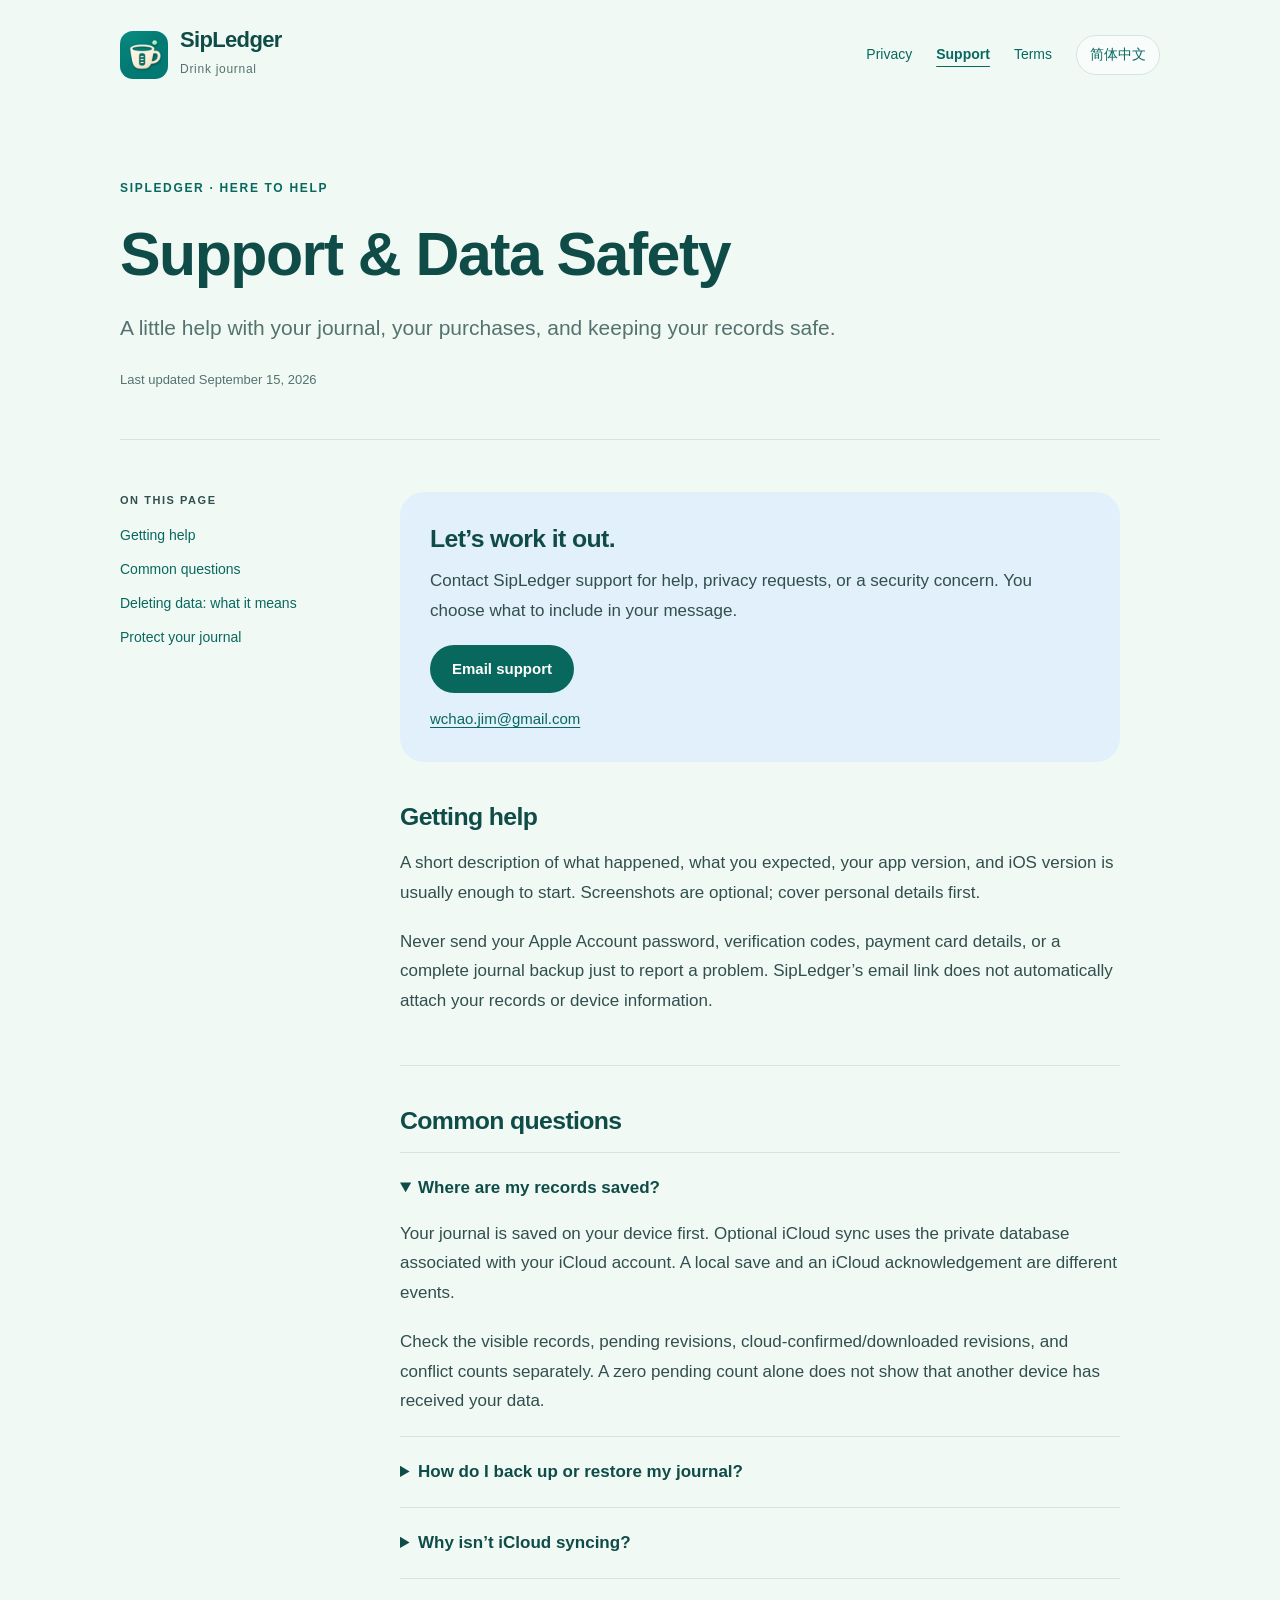
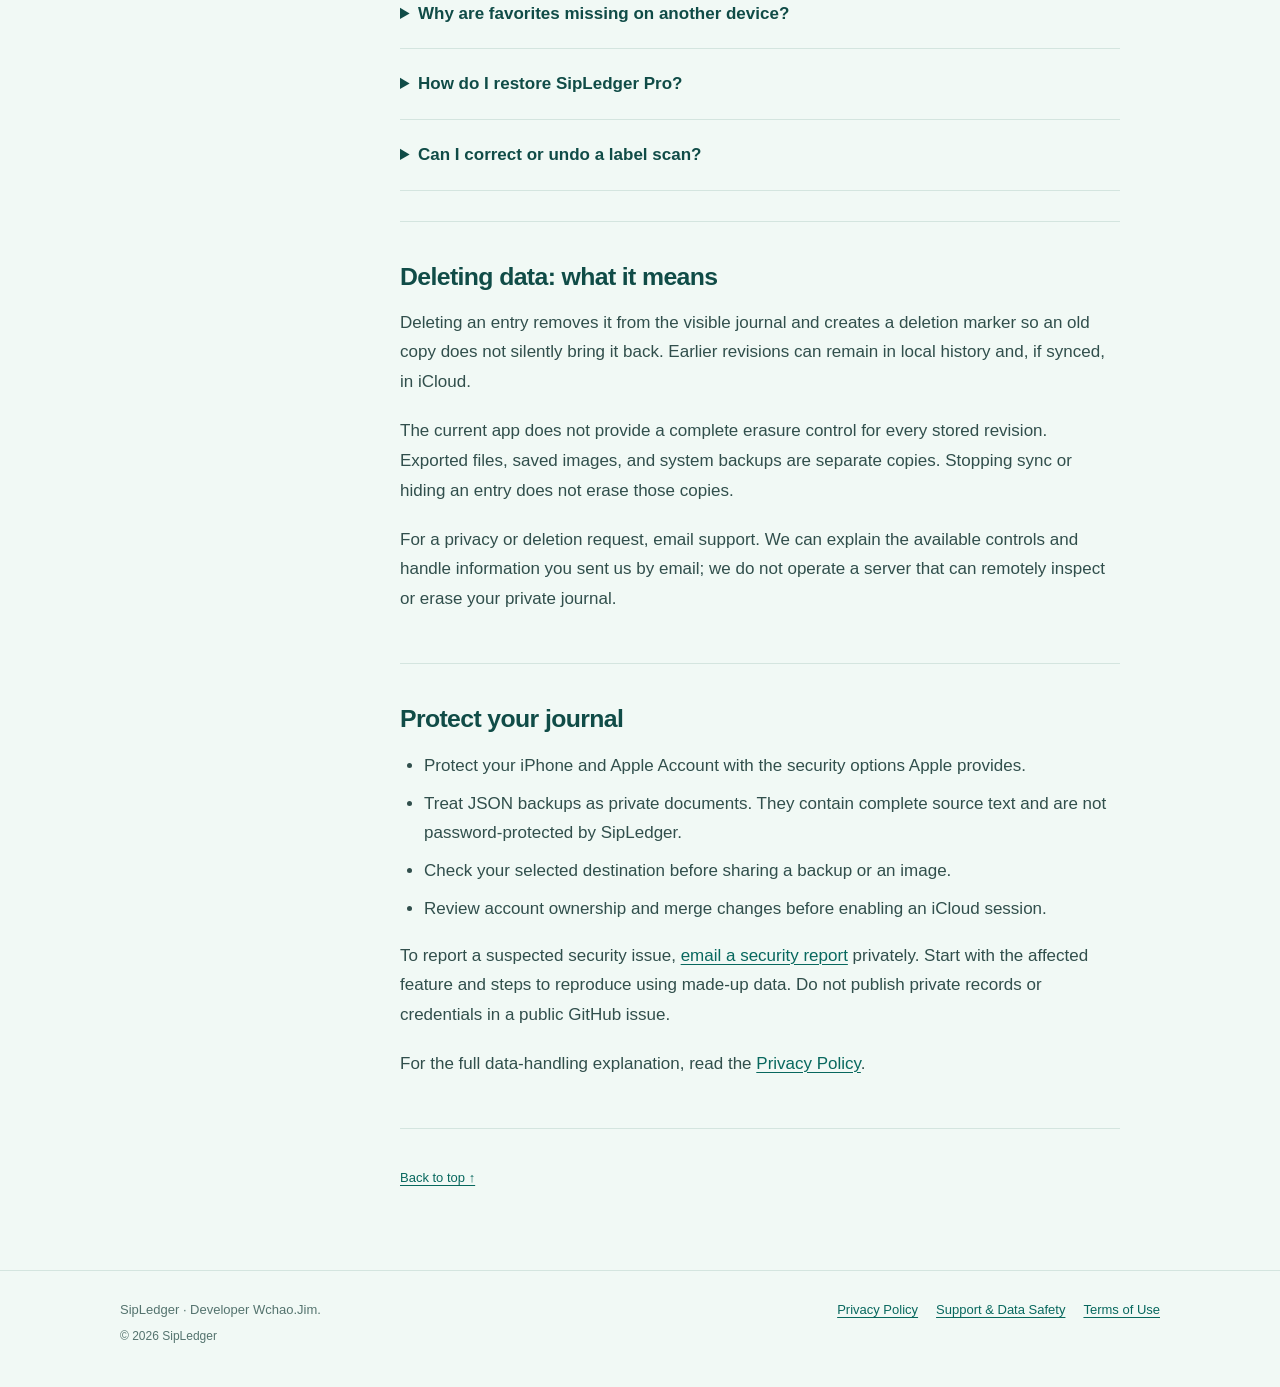
==== support/index.html @ 10f94ec1 "Add files via upload" ====
<!doctype html>
<html lang="en"><head><meta charset="utf-8"><meta name="viewport" content="width=device-width, initial-scale=1"><meta name="description" content="A little help with your journal, your purchases, and keeping your records safe."><meta name="theme-color" content="#f1f9f5"><meta name="referrer" content="strict-origin-when-cross-origin"><meta http-equiv="Content-Security-Policy" content="default-src 'none'; img-src 'self'; style-src 'self'; base-uri 'none'; form-action 'none'"><title>Support &amp; Data Safety · SipLedger</title><link rel="icon" type="image/png" href="../assets/app-icon.png"><link rel="stylesheet" href="../assets/site.css"><link rel="alternate" hreflang="en" href="../support/"><link rel="alternate" hreflang="zh-Hans" href="../zh/support/"></head><body id="top"><a class="skip" href="#main">Skip to content</a><header class="site-header"><div class="wrap header-inner"><a class="brand" href="../" aria-label="SipLedger help home"><img src="../assets/app-icon.png" alt="" width="48" height="48"><span><span class="brand-name">SipLedger</span><span class="brand-caption">Drink journal</span></span></a><nav class="nav" aria-label="Main navigation"><a href="../privacy/">Privacy</a><a href="../support/" aria-current="page">Support</a><a href="../terms/">Terms</a><a class="lang" href="../zh/support/" lang="zh-Hans" hreflang="zh-Hans">简体中文</a></nav></div></header><main id="main" class="wrap"><header class="hero"><p class="eyebrow">SipLedger · Here to help</p><h1>Support &amp; Data Safety</h1><p class="lead">A little help with your journal, your purchases, and keeping your records safe.</p><p class="meta">Last updated September 15, 2026</p></header><div class="content-grid"><nav class="toc" aria-label="On this page"><p class="toc-label">On this page</p><ol><li><a href="#getting-help">Getting help</a></li><li><a href="#common-questions">Common questions</a></li><li><a href="#deleting-data">Deleting data: what it means</a></li><li><a href="#security">Protect your journal</a></li></ol></nav><article class="article">
<div class="contact-box"><h2>Let’s work it out.</h2><p>Contact SipLedger support for help, privacy requests, or a security concern. You choose what to include in your message.</p><a class="button" href="mailto:wchao.jim@gmail.com?subject=SipLedger%20Support">Email support</a><a class="email" href="mailto:wchao.jim@gmail.com">wchao.jim@gmail.com</a></div>
<section id="getting-help"><h2>Getting help</h2><p>A short description of what happened, what you expected, your app version, and iOS version is usually enough to start. Screenshots are optional; cover personal details first.</p><p>Never send your Apple Account password, verification codes, payment card details, or a complete journal backup just to report a problem. SipLedger’s email link does not automatically attach your records or device information.</p></section>
<section id="common-questions"><h2>Common questions</h2><div class="faq">
<details open><summary>Where are my records saved?</summary><p>Your journal is saved on your device first. Optional iCloud sync uses the private database associated with your iCloud account. A local save and an iCloud acknowledgement are different events.</p><p>Check the visible records, pending revisions, cloud-confirmed/downloaded revisions, and conflict counts separately. A zero pending count alone does not show that another device has received your data.</p></details>
<details><summary>How do I back up or restore my journal?</summary><p>Open <strong>Settings → iCloud Sync &amp; Backup</strong>, then use <strong>Export Local JSON Backup</strong>. Save the file somewhere you can access later.</p><p>To import, choose <strong>Choose JSON and preview import</strong>, review the proposed changes and account ownership, then confirm only if they are what you intend. You can cancel at the preview step.</p><p>Current JSON backups contain drink records, source text, and deletion markers. Favorites, label images, purchase status, and sync permission are excluded. Keep important images and favorite details separately.</p></details>
<details><summary>Why isn’t iCloud syncing?</summary><p>On the Data &amp; sync page, preview the current iCloud merge, review it, and confirm to enable that session. Then use <strong>Sync now</strong>. Leaving the page or putting the app in the background stops that session’s permission.</p><p>If an operation fails, preserve your data and check your network, iCloud sign-in, and available storage. Read the error before retrying. If the account or data changed, make a new preview. Contact support if the error persists.</p><p>Stopping sync does not delete data already in iCloud. Do not uninstall the app or clear data to troubleshoot a sync error.</p></details>
<details><summary>Why are favorites missing on another device?</summary><p>Favorites and their default serving sizes currently stay on the device where you saved them. They are not included in the current drink-record iCloud sync or JSON backup. A drink logged from a favorite becomes a journal entry and can sync with other drink records.</p></details>
<details><summary>How do I restore SipLedger Pro?</summary><p>Open <strong>SipLedger Pro</strong> from Settings and choose <strong>Restore Purchases</strong>. Use the Apple Account that originally purchased Pro and allow the App Store check to complete.</p><p>Pro is a single lifetime purchase, with no subscription or automatic renewal. If you still see the free plan after restoring, contact support with the result shown on screen. Do not send account credentials.</p><p>The purchase price and currency follow your App Store storefront. Choosing English or Chinese in the app does not choose a currency. For refunds, see <a href="https://support.apple.com/en-us/118223">Apple’s refund instructions</a>.</p></details>
<details><summary>Can I correct or undo a label scan?</summary><p>Compare the recognized numbers and units with the package. With a valid consumed amount and a calculable label result, a scan can create an entry automatically. Changes within that capture session update the same drink; use the session’s undo action if needed.</p><p>A missing sugar value means unknown, not zero. Compare results with the original label. You can edit the consumed amount in a saved entry, but the original automatically recognized nutrition values cannot currently be edited there. Undo an incorrect result during the capture session, or delete the incorrect entry and create a new manual entry.</p></details>
</div></section>
<section id="deleting-data"><h2>Deleting data: what it means</h2><p>Deleting an entry removes it from the visible journal and creates a deletion marker so an old copy does not silently bring it back. Earlier revisions can remain in local history and, if synced, in iCloud.</p><p>The current app does not provide a complete erasure control for every stored revision. Exported files, saved images, and system backups are separate copies. Stopping sync or hiding an entry does not erase those copies.</p><p>For a privacy or deletion request, email support. We can explain the available controls and handle information you sent us by email; we do not operate a server that can remotely inspect or erase your private journal.</p></section>
<section id="security"><h2>Protect your journal</h2><ul><li>Protect your iPhone and Apple Account with the security options Apple provides.</li><li>Treat JSON backups as private documents. They contain complete source text and are not password-protected by SipLedger.</li><li>Check your selected destination before sharing a backup or an image.</li><li>Review account ownership and merge changes before enabling an iCloud session.</li></ul><p>To report a suspected security issue, <a href="mailto:wchao.jim@gmail.com?subject=SipLedger%20Security%20Report">email a security report</a> privately. Start with the affected feature and steps to reproduce using made-up data. Do not publish private records or credentials in a public GitHub issue.</p><p>For the full data-handling explanation, read the <a href="../privacy/">Privacy Policy</a>.</p></section>
<a class="back-top" href="#top">Back to top ↑</a></article></div></main><footer class="site-footer"><div class="wrap footer-inner"><div><p>SipLedger · Developer Wchao.Jim.</p><p class="copyright">© 2026 SipLedger</p></div><nav class="footer-links" aria-label="Footer navigation"><a href="../privacy/">Privacy Policy</a><a href="../support/">Support & Data Safety</a><a href="../terms/">Terms of Use</a></nav></div></footer></body></html>
---- assets/site.css ----
@charset "UTF-8";
:root{
  color-scheme:light;
  --ink:#104c47;
  --text:#314f4c;
  --muted:#54736e;
  --mint:#f1f9f5;
  --line:#d4e5df;
  --teal:#08685e;
  --blue:#e1f0fa;
  --lavender:#eee8f8;
  --white:#fff;
  --radius:24px}
  *{
    box-sizing:border-box}
    html{
      scroll-padding-top:2rem}
      body{
        margin:0;
        background:var(--mint);
        color:var(--text);
        font-family:-apple-system,BlinkMacSystemFont,"Segoe UI","PingFang SC","Hiragino Sans GB","Microsoft YaHei",sans-serif;
        font-size:17px;
        line-height:1.75;
        -webkit-text-size-adjust:100%}
        a{
          color:var(--teal);
          text-underline-offset:.2em;
          text-decoration-thickness:1px}
          a:hover{
            text-decoration-thickness:2px}
            a:focus-visible,summary:focus-visible{
              outline:3px solid #925d18;
              outline-offset:5px;
              border-radius:4px}
              img{
                max-width:100%;
                height:auto}
                h1,h2,h3,p{
                  margin-top:0}
                  h1,h2,h3{
                    color:var(--ink);
                    line-height:1.2;
                    letter-spacing:-.025em}
                    h1{
                      font-size:clamp(2.25rem,5vw,3.8rem);
                      font-weight:760;
                      margin-bottom:1.25rem}
                      h2{
                        font-size:1.55rem;
                        margin-bottom:1rem}
                        h3{
                          font-size:1.13rem}
                          p{
                            margin-bottom:1.2rem}
                            ul,ol{
                              padding-left:1.5rem}
                              li+li{
                                margin-top:.5rem}
                                strong{
                                  font-weight:680;
                                  color:var(--ink)}
                                  .wrap{
                                    max-width:1120px;
                                    margin:0 auto;
                                    padding:0 40px}
                                    .skip{
                                      position:absolute;
                                      left:16px;
                                      top:-100px;
                                      background:white;
                                      padding:12px;
                                      z-index:10}
                                      .skip:focus{
                                        top:16px}
                                        .site-header{
                                          padding:27px 0}
                                          .header-inner{
                                            display:flex;
                                            align-items:center;
                                            justify-content:space-between;
                                            gap:24px}
                                            .brand{
                                              display:flex;
                                              align-items:center;
                                              gap:12px;
                                              text-decoration:none;
                                              color:var(--ink);
                                              flex-shrink:0}
                                              .brand img{
                                                width:48px;
                                                height:48px;
                                                border-radius:13px}
                                                .brand-name{
                                                  display:block;
                                                  font-weight:780;
                                                  font-size:22px;
                                                  line-height:1.2;
                                                  letter-spacing:-.03em}
                                                  .brand-caption{
                                                    font-size:12px;
                                                    line-height:1.5;
                                                    letter-spacing:.06em;
                                                    color:var(--muted)}
                                                    .nav{
                                                      display:flex;
                                                      align-items:center;
                                                      gap:24px;
                                                      font-size:14px;
                                                      line-height:1.4}
                                                      .nav a{
                                                        padding:9px 0;
                                                        text-decoration:none}
                                                        .nav a[aria-current=page]{
                                                          text-decoration:underline;
                                                          text-underline-offset:7px;
                                                          font-weight:700}
                                                          .nav .lang{
                                                            padding:9px 13px;
                                                            border:1px solid var(--line);
                                                            border-radius:100px;
                                                            background:#ffffff90;
                                                            white-space:nowrap}
                                                            .hero{
                                                              padding:68px 0 48px;
                                                              border-bottom:1px solid var(--line)}
                                                              .eyebrow{
                                                                font-weight:700;
                                                                font-size:12px;
                                                                letter-spacing:.14em;
                                                                text-transform:uppercase;
                                                                color:var(--teal);
                                                                margin-bottom:19px}
                                                                .lead{
                                                                  max-width:760px;
                                                                  font-size:21px;
                                                                  line-height:1.6;
                                                                  color:var(--muted);
                                                                  margin-bottom:24px}
                                                                  .meta{
                                                                    font-size:13px;
                                                                    color:var(--muted);
                                                                    margin:0}
                                                                    .content-grid{
                                                                      display:grid;
                                                                      grid-template-columns:220px minmax(0,1fr);
                                                                      gap:60px;
                                                                      padding:52px 0 80px}
                                                                      .toc{
                                                                        font-size:14px;
                                                                        line-height:1.5;
                                                                        align-self:start;
                                                                        position:sticky;
                                                                        top:28px}
                                                                        .toc-label{
                                                                          font-size:11px;
                                                                          font-weight:700;
                                                                          letter-spacing:.14em;
                                                                          text-transform:uppercase;
                                                                          margin-bottom:16px}
                                                                          .toc ol{
                                                                            list-style:none;
                                                                            margin:0;
                                                                            padding:0}
                                                                            .toc li{
                                                                              margin-bottom:13px}
                                                                              .toc a{
                                                                                text-decoration:none}
                                                                                .toc a:hover{
                                                                                  text-decoration:underline}
                                                                                  .article{
                                                                                    min-width:0;
                                                                                    max-width:720px}
                                                                                    .article section{
                                                                                      scroll-margin-top:28px;
                                                                                      margin-bottom:38px;
                                                                                      padding-bottom:30px;
                                                                                      border-bottom:1px solid var(--line)}
                                                                                      .article section:last-child{
                                                                                        border:0;
                                                                                        margin:0;
                                                                                        padding:0}
                                                                                        .article h2{
                                                                                          padding-top:2px}
                                                                                          .article a{
                                                                                            overflow-wrap:anywhere}
                                                                                            .article .callout{
                                                                                              margin:24px 0}
                                                                                              .callout{
                                                                                                background:var(--blue);
                                                                                                border-radius:var(--radius);
                                                                                                padding:28px 30px}
                                                                                                .callout.lavender{
                                                                                                  background:var(--lavender)}
                                                                                                  .callout p:last-child{
                                                                                                    margin-bottom:0}
                                                                                                    .home-hero{
                                                                                                      display:grid;
                                                                                                      grid-template-columns:minmax(0,1fr) 190px;
                                                                                                      align-items:center;
                                                                                                      gap:50px;
                                                                                                      padding:80px 0 65px}
                                                                                                      .home-hero h1{
                                                                                                        font-size:clamp(2.4rem,5vw,4.2rem);
                                                                                                        max-width:750px}
                                                                                                        .hero-icon{
                                                                                                          width:180px;
                                                                                                          height:180px;
                                                                                                          border-radius:40px;
                                                                                                          box-shadow:0 18px 45px #154f4221;
                                                                                                          transform:rotate(-4deg)}
                                                                                                          .home-hero .lead{
                                                                                                            max-width:650px;
                                                                                                            margin:0}
                                                                                                            .home-links{
                                                                                                              display:grid;
                                                                                                              grid-template-columns:1fr 1fr;
                                                                                                              gap:24px;
                                                                                                              padding-bottom:24px}
                                                                                                              .feature-link{
                                                                                                                display:flex;
                                                                                                                flex-direction:column;
                                                                                                                align-items:flex-start;
                                                                                                                padding:34px;
                                                                                                                background:var(--blue);
                                                                                                                border-radius:var(--radius);
                                                                                                                color:var(--text);
                                                                                                                text-decoration:none;
                                                                                                                border:1px solid transparent}
                                                                                                                .feature-link:hover{
                                                                                                                  border-color:#b0cfc5}
                                                                                                                  .feature-link:nth-child(2){
                                                                                                                    background:var(--lavender)}
                                                                                                                    .feature-link .number{
                                                                                                                      font-size:12px;
                                                                                                                      letter-spacing:.09em;
                                                                                                                      color:var(--muted);
                                                                                                                      margin-bottom:28px}
                                                                                                                      .feature-link h2{
                                                                                                                        font-size:1.7rem}
                                                                                                                        .feature-link p{
                                                                                                                          max-width:390px}
                                                                                                                          .feature-link .go{
                                                                                                                            font-size:15px;
                                                                                                                            font-weight:700;
                                                                                                                            color:var(--teal);
                                                                                                                            margin-top:auto;
                                                                                                                            text-decoration:underline;
                                                                                                                            text-underline-offset:.3em}
                                                                                                                            .home-bottom{
                                                                                                                              display:flex;
                                                                                                                              justify-content:space-between;
                                                                                                                              gap:32px;
                                                                                                                              padding:25px 3px 60px}
                                                                                                                              .home-bottom p{
                                                                                                                                margin:0;
                                                                                                                                font-size:15px}
                                                                                                                                .contact-box{
                                                                                                                                  padding:30px;
                                                                                                                                  background:var(--blue);
                                                                                                                                  border-radius:var(--radius);
                                                                                                                                  margin-bottom:38px}
                                                                                                                                  .contact-box h2{
                                                                                                                                    margin:0 0 12px}
                                                                                                                                    .button{
                                                                                                                                      display:inline-flex;
                                                                                                                                      align-items:center;
                                                                                                                                      justify-content:center;
                                                                                                                                      min-height:48px;
                                                                                                                                      border-radius:100px;
                                                                                                                                      background:var(--teal);
                                                                                                                                      color:white;
                                                                                                                                      padding:10px 22px;
                                                                                                                                      font-size:15px;
                                                                                                                                      font-weight:650;
                                                                                                                                      text-decoration:none}
                                                                                                                                      .button:hover{
                                                                                                                                        background:#07594f}
                                                                                                                                        .contact-box .email{
                                                                                                                                          display:block;
                                                                                                                                          margin-top:13px;
                                                                                                                                          font-size:15px}
                                                                                                                                          .faq details{
                                                                                                                                            border-top:1px solid var(--line);
                                                                                                                                            padding:20px 0}
                                                                                                                                            .faq details:last-child{
                                                                                                                                              border-bottom:1px solid var(--line)}
                                                                                                                                              .faq summary{
                                                                                                                                                cursor:pointer;
                                                                                                                                                font-weight:680;
                                                                                                                                                color:var(--ink);
                                                                                                                                                padding-right:8px}
                                                                                                                                                .faq details[open] summary{
                                                                                                                                                  margin-bottom:16px}
                                                                                                                                                  .faq details p:last-child,.faq details ol:last-child{
                                                                                                                                                    margin-bottom:0}
                                                                                                                                                    .site-footer{
                                                                                                                                                      border-top:1px solid var(--line);
                                                                                                                                                      padding:28px 0 40px;
                                                                                                                                                      font-size:13px;
                                                                                                                                                      color:var(--muted)}
                                                                                                                                                      .footer-inner{
                                                                                                                                                        display:flex;
                                                                                                                                                        justify-content:space-between;
                                                                                                                                                        gap:24px}
                                                                                                                                                        .footer-links{
                                                                                                                                                          display:flex;
                                                                                                                                                          gap:18px;
                                                                                                                                                          flex-wrap:wrap}
                                                                                                                                                          .site-footer p{
                                                                                                                                                            margin:0}
                                                                                                                                                            .copyright{
                                                                                                                                                              margin-top:5px!important;
                                                                                                                                                              font-size:12px}
                                                                                                                                                              .back-top{
                                                                                                                                                                display:block;
                                                                                                                                                                margin-top:25px;
                                                                                                                                                                font-size:13px}
                                                                                                                                                                @media(max-width:880px){
                                                                                                                                                                  .header-inner{
                                                                                                                                                                    flex-wrap:wrap}
                                                                                                                                                                    .nav{
                                                                                                                                                                      gap:20px}
                                                                                                                                                                      .content-grid{
                                                                                                                                                                        grid-template-columns:170px minmax(0,1fr);
                                                                                                                                                                        gap:35px}
                                                                                                                                                                        .wrap{
                                                                                                                                                                          padding:0 28px}
                                                                                                                                                                          .home-hero{
                                                                                                                                                                            grid-template-columns:minmax(0,1fr) 130px;
                                                                                                                                                                            gap:25px}
                                                                                                                                                                            .hero-icon{
                                                                                                                                                                              width:125px;
                                                                                                                                                                              height:125px;
                                                                                                                                                                              border-radius:29px}
                                                                                                                                                                              .home-hero h1{
                                                                                                                                                                                font-size:3rem}
                                                                                                                                                                              }
                                                                                                                                                                              @media(max-width:620px){
                                                                                                                                                                                body{
                                                                                                                                                                                  font-size:16px}
                                                                                                                                                                                  .wrap{
                                                                                                                                                                                    padding:0 22px}
                                                                                                                                                                                    .site-header{
                                                                                                                                                                                      padding:22px 0 10px}
                                                                                                                                                                                      .header-inner{
                                                                                                                                                                                        gap:17px}
                                                                                                                                                                                        .brand img{
                                                                                                                                                                                          width:43px;
                                                                                                                                                                                          height:43px}
                                                                                                                                                                                          .brand-name{
                                                                                                                                                                                            font-size:21px}
                                                                                                                                                                                            .nav{
                                                                                                                                                                                              width:100%;
                                                                                                                                                                                              gap:0;
                                                                                                                                                                                              justify-content:space-between;
                                                                                                                                                                                              font-size:13px}
                                                                                                                                                                                              .nav .lang{
                                                                                                                                                                                                padding:8px 12px}
                                                                                                                                                                                                .hero{
                                                                                                                                                                                                  padding:41px 0 30px}
                                                                                                                                                                                                  .lead{
                                                                                                                                                                                                    font-size:18px}
                                                                                                                                                                                                    .eyebrow{
                                                                                                                                                                                                      font-size:11px;
                                                                                                                                                                                                      margin-bottom:14px}
                                                                                                                                                                                                      .content-grid{
                                                                                                                                                                                                        display:block;
                                                                                                                                                                                                        padding:30px 0 50px}
                                                                                                                                                                                                        .toc{
                                                                                                                                                                                                          position:static;
                                                                                                                                                                                                          border-bottom:1px solid var(--line);
                                                                                                                                                                                                          padding-bottom:19px;
                                                                                                                                                                                                          margin-bottom:34px}
                                                                                                                                                                                                          .toc ol{
                                                                                                                                                                                                            display:flex;
                                                                                                                                                                                                            gap:6px 18px;
                                                                                                                                                                                                            flex-wrap:wrap}
                                                                                                                                                                                                            .toc li{
                                                                                                                                                                                                              margin:0 0 5px}
                                                                                                                                                                                                              .toc-label{
                                                                                                                                                                                                                margin-bottom:13px}
                                                                                                                                                                                                                .article h2{
                                                                                                                                                                                                                  font-size:1.4rem}
                                                                                                                                                                                                                  .article section{
                                                                                                                                                                                                                    margin-bottom:30px;
                                                                                                                                                                                                                    padding-bottom:22px}
                                                                                                                                                                                                                    .callout,.contact-box{
                                                                                                                                                                                                                      padding:23px}
                                                                                                                                                                                                                      .home-hero{
                                                                                                                                                                                                                        display:block;
                                                                                                                                                                                                                        padding:43px 0 35px}
                                                                                                                                                                                                                        .home-hero h1{
                                                                                                                                                                                                                          font-size:2.8rem}
                                                                                                                                                                                                                          .hero-icon{
                                                                                                                                                                                                                            display:none}
                                                                                                                                                                                                                            .home-links{
                                                                                                                                                                                                                              grid-template-columns:1fr;
                                                                                                                                                                                                                              gap:16px}
                                                                                                                                                                                                                              .feature-link{
                                                                                                                                                                                                                                padding:28px}
                                                                                                                                                                                                                                .feature-link .number{
                                                                                                                                                                                                                                  margin-bottom:20px}
                                                                                                                                                                                                                                  .home-bottom{
                                                                                                                                                                                                                                    flex-direction:column;
                                                                                                                                                                                                                                    gap:16px;
                                                                                                                                                                                                                                    padding-bottom:40px}
                                                                                                                                                                                                                                    .footer-inner{
                                                                                                                                                                                                                                      flex-direction:column;
                                                                                                                                                                                                                                      gap:18px}
                                                                                                                                                                                                                                      .footer-links{
                                                                                                                                                                                                                                        gap:16px}
                                                                                                                                                                                                                                        .faq summary{
                                                                                                                                                                                                                                          line-height:1.55}
                                                                                                                                                                                                                                        }
                                                                                                                                                                                                                                        @media(prefers-reduced-motion:no-preference){
                                                                                                                                                                                                                                          a{
                                                                                                                                                                                                                                            transition:background-color .15s,border-color .15s}
                                                                                                                                                                                                                                          }
                                                                                                                                                                                                                                          @media print{
                                                                                                                                                                                                                                            body{
                                                                                                                                                                                                                                              background:white;
                                                                                                                                                                                                                                              color:#111;
                                                                                                                                                                                                                                              font-size:11pt}
                                                                                                                                                                                                                                              .wrap{
                                                                                                                                                                                                                                                max-width:none;
                                                                                                                                                                                                                                                padding:0}
                                                                                                                                                                                                                                                .nav,.toc,.back-top,.skip,.hero-icon{
                                                                                                                                                                                                                                                  display:none}
                                                                                                                                                                                                                                                  .site-header{
                                                                                                                                                                                                                                                    padding:0 0 12pt}
                                                                                                                                                                                                                                                    .hero{
                                                                                                                                                                                                                                                      padding:12pt 0}
                                                                                                                                                                                                                                                      .hero h1{
                                                                                                                                                                                                                                                        font-size:28pt}
                                                                                                                                                                                                                                                        .content-grid{
                                                                                                                                                                                                                                                          display:block;
                                                                                                                                                                                                                                                          padding:22pt 0}
                                                                                                                                                                                                                                                          .article{
                                                                                                                                                                                                                                                            max-width:none}
                                                                                                                                                                                                                                                            .article section{
                                                                                                                                                                                                                                                              break-inside:auto}
                                                                                                                                                                                                                                                              .article h2{
                                                                                                                                                                                                                                                                break-after:avoid}
                                                                                                                                                                                                                                                                .callout,.contact-box{
                                                                                                                                                                                                                                                                  background:#f1f1f1}
                                                                                                                                                                                                                                                                  .site-footer{
                                                                                                                                                                                                                                                                    padding:12pt 0}
                                                                                                                                                                                                                                                                    .button{
                                                                                                                                                                                                                                                                      color:#111;
                                                                                                                                                                                                                                                                      background:none;
                                                                                                                                                                                                                                                                      border:1px solid #999}
                                                                                                                                                                                                                                                                      a{
                                                                                                                                                                                                                                                                        color:inherit}
                                                                                                                                                                                                                                                                        .faq details{
                                                                                                                                                                                                                                                                          display:block}
                                                                                                                                                                                                                                                                          .faq details:not([open])> :not(summary){
                                                                                                                                                                                                                                                                            display:block}
                                                                                                                                                                                                                                                                          }
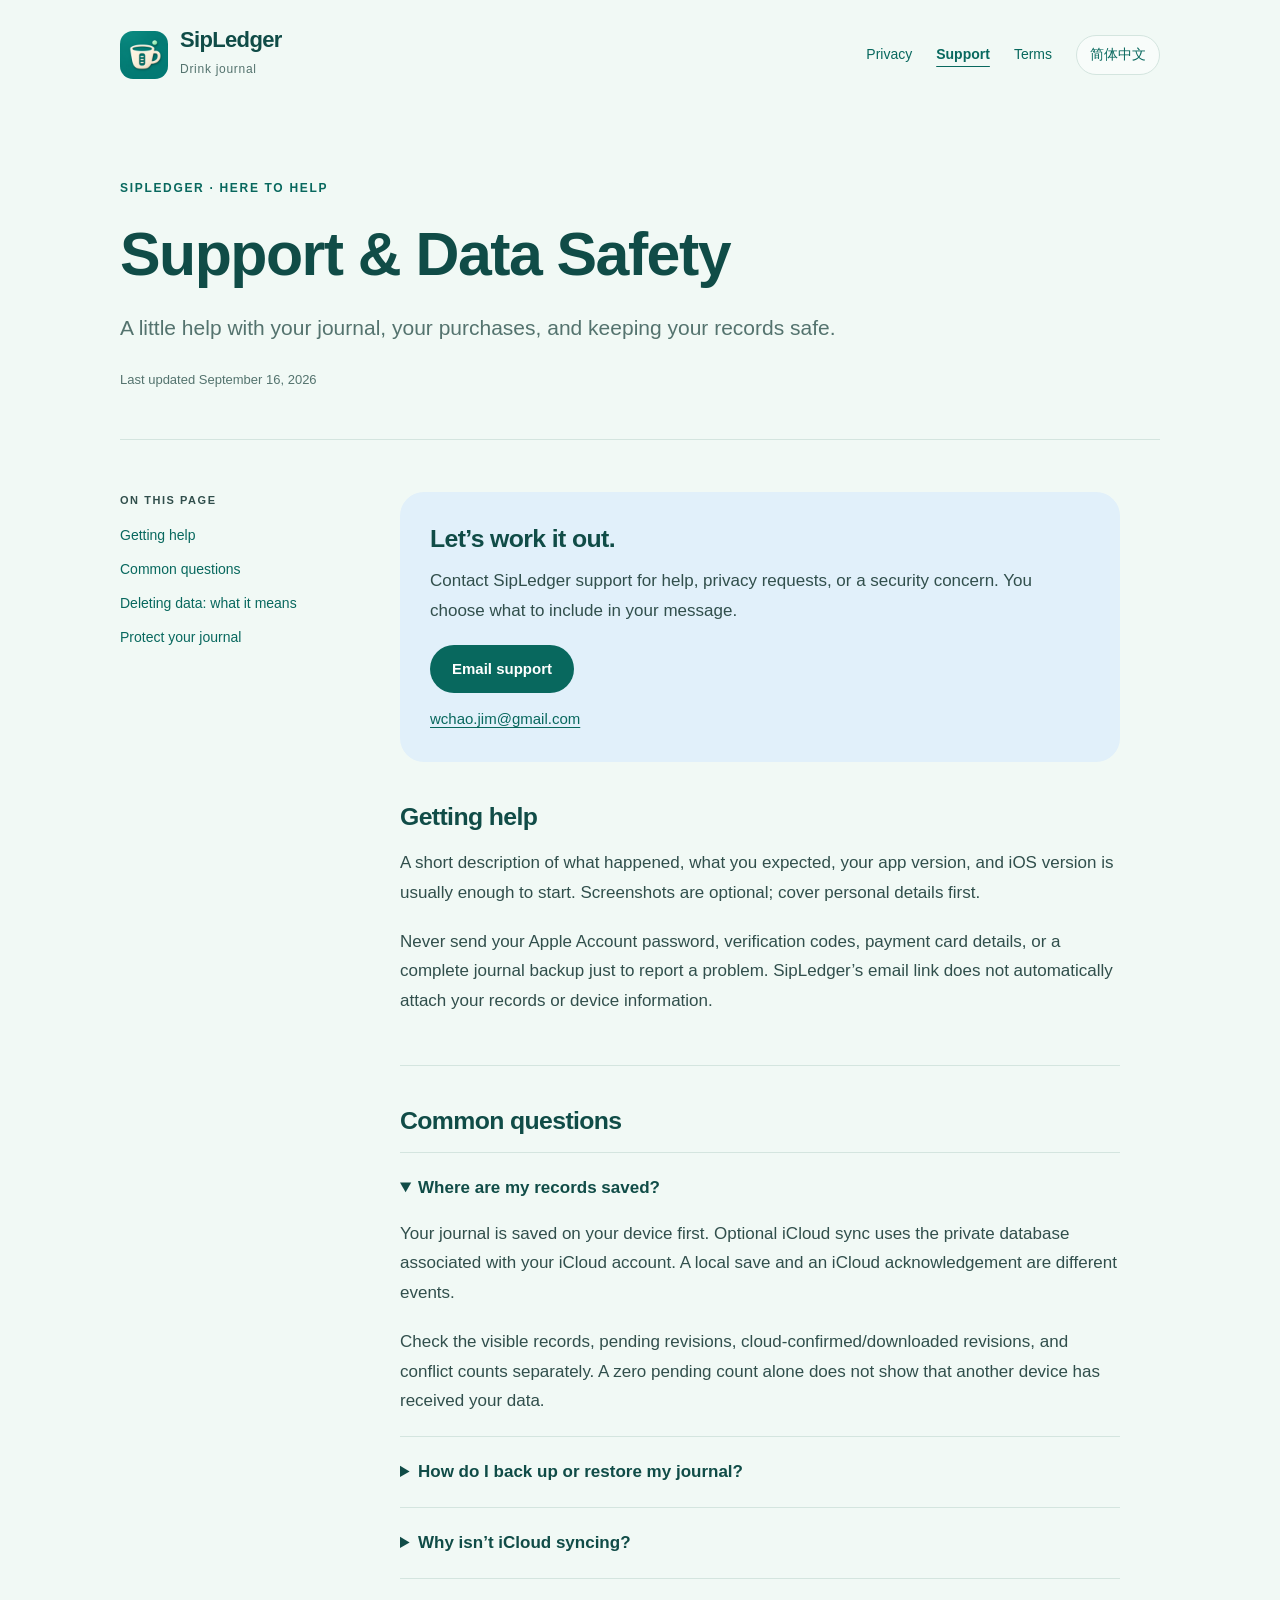
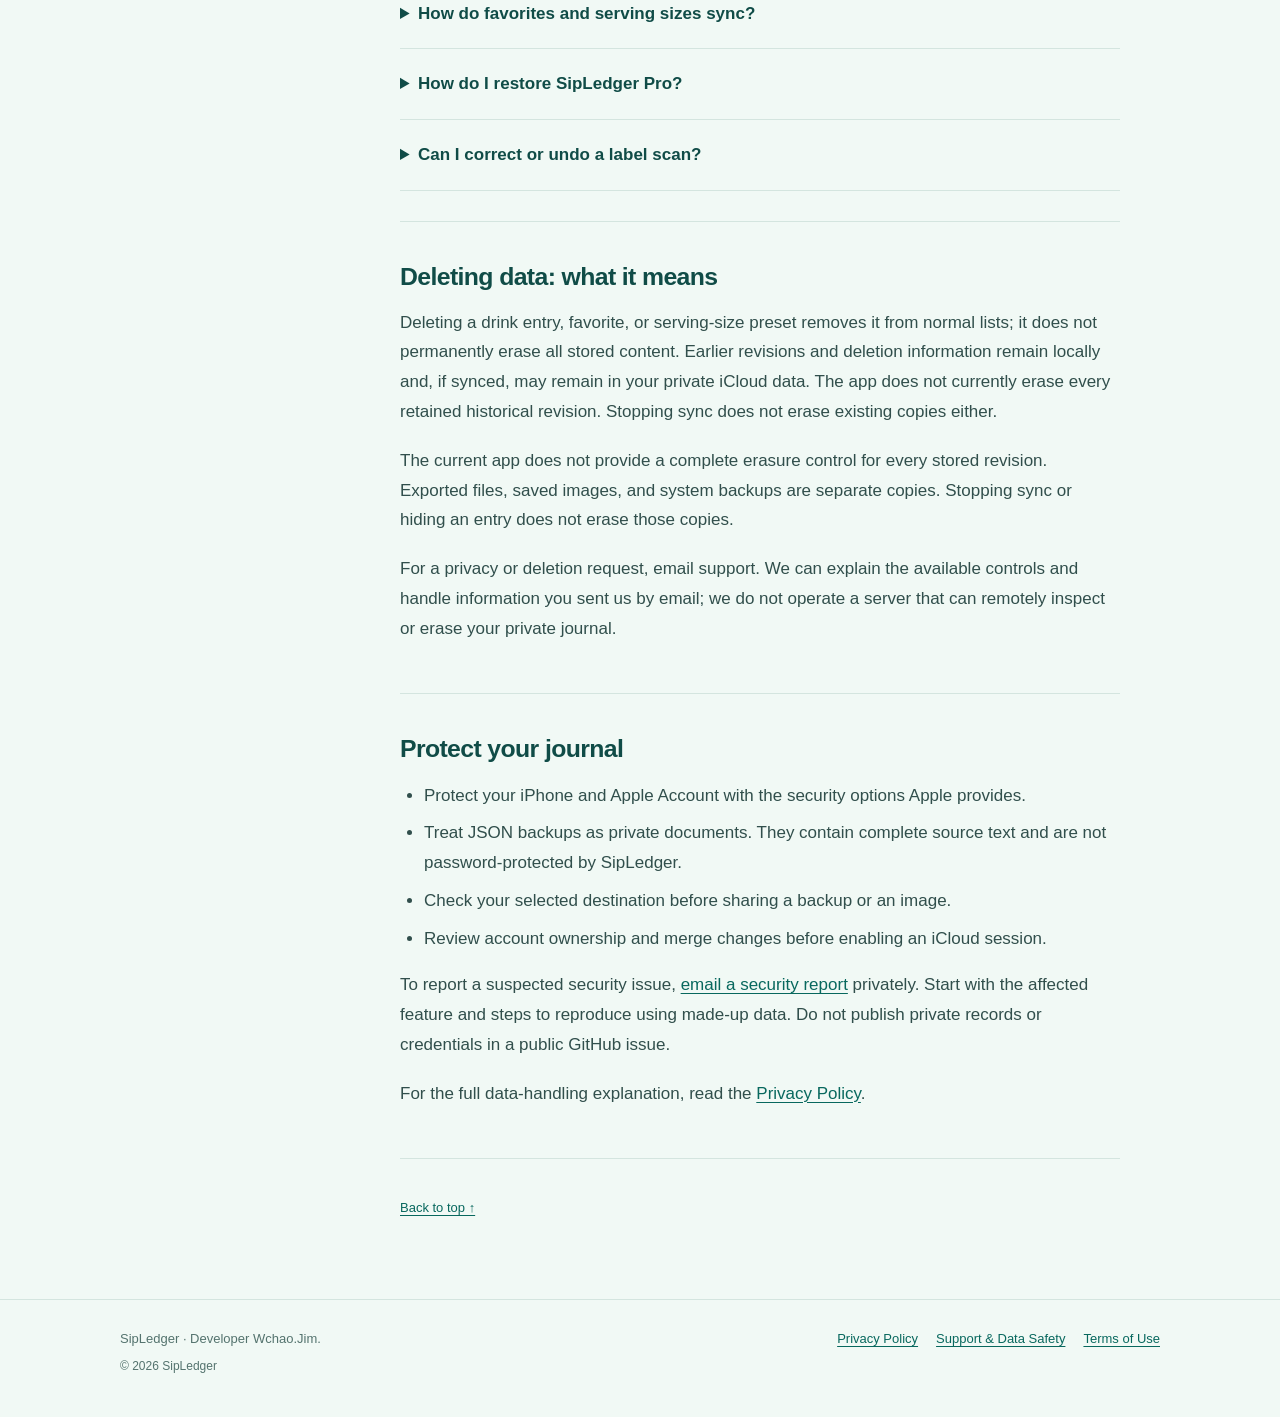
==== commit 03779c79: "Add files via upload" ====
--- a/support/index.html
+++ b/support/index.html
@@ -1,15 +1,15 @@
 <!doctype html>
-<html lang="en"><head><meta charset="utf-8"><meta name="viewport" content="width=device-width, initial-scale=1"><meta name="description" content="A little help with your journal, your purchases, and keeping your records safe."><meta name="theme-color" content="#f1f9f5"><meta name="referrer" content="strict-origin-when-cross-origin"><meta http-equiv="Content-Security-Policy" content="default-src 'none'; img-src 'self'; style-src 'self'; base-uri 'none'; form-action 'none'"><title>Support &amp; Data Safety · SipLedger</title><link rel="icon" type="image/png" href="../assets/app-icon.png"><link rel="stylesheet" href="../assets/site.css"><link rel="alternate" hreflang="en" href="../support/"><link rel="alternate" hreflang="zh-Hans" href="../zh/support/"></head><body id="top"><a class="skip" href="#main">Skip to content</a><header class="site-header"><div class="wrap header-inner"><a class="brand" href="../" aria-label="SipLedger help home"><img src="../assets/app-icon.png" alt="" width="48" height="48"><span><span class="brand-name">SipLedger</span><span class="brand-caption">Drink journal</span></span></a><nav class="nav" aria-label="Main navigation"><a href="../privacy/">Privacy</a><a href="../support/" aria-current="page">Support</a><a href="../terms/">Terms</a><a class="lang" href="../zh/support/" lang="zh-Hans" hreflang="zh-Hans">简体中文</a></nav></div></header><main id="main" class="wrap"><header class="hero"><p class="eyebrow">SipLedger · Here to help</p><h1>Support &amp; Data Safety</h1><p class="lead">A little help with your journal, your purchases, and keeping your records safe.</p><p class="meta">Last updated September 15, 2026</p></header><div class="content-grid"><nav class="toc" aria-label="On this page"><p class="toc-label">On this page</p><ol><li><a href="#getting-help">Getting help</a></li><li><a href="#common-questions">Common questions</a></li><li><a href="#deleting-data">Deleting data: what it means</a></li><li><a href="#security">Protect your journal</a></li></ol></nav><article class="article">
+<html lang="en"><head><meta charset="utf-8"><meta name="viewport" content="width=device-width, initial-scale=1"><meta name="description" content="A little help with your journal, your purchases, and keeping your records safe."><meta name="theme-color" content="#f1f9f5"><meta name="referrer" content="strict-origin-when-cross-origin"><meta http-equiv="Content-Security-Policy" content="default-src 'none'; img-src 'self'; style-src 'self'; base-uri 'none'; form-action 'none'"><title>Support &amp; Data Safety · SipLedger</title><link rel="icon" type="image/png" href="../assets/app-icon.png"><link rel="stylesheet" href="../assets/site.css"><link rel="alternate" hreflang="en" href="../support/"><link rel="alternate" hreflang="zh-Hans" href="../zh/support/"></head><body id="top"><a class="skip" href="#main">Skip to content</a><header class="site-header"><div class="wrap header-inner"><a class="brand" href="../" aria-label="SipLedger help home"><img src="../assets/app-icon.png" alt="" width="48" height="48"><span><span class="brand-name">SipLedger</span><span class="brand-caption">Drink journal</span></span></a><nav class="nav" aria-label="Main navigation"><a href="../privacy/">Privacy</a><a href="../support/" aria-current="page">Support</a><a href="../terms/">Terms</a><a class="lang" href="../zh/support/" lang="zh-Hans" hreflang="zh-Hans">简体中文</a></nav></div></header><main id="main" class="wrap"><header class="hero"><p class="eyebrow">SipLedger · Here to help</p><h1>Support &amp; Data Safety</h1><p class="lead">A little help with your journal, your purchases, and keeping your records safe.</p><p class="meta">Last updated September 16, 2026</p></header><div class="content-grid"><nav class="toc" aria-label="On this page"><p class="toc-label">On this page</p><ol><li><a href="#getting-help">Getting help</a></li><li><a href="#common-questions">Common questions</a></li><li><a href="#deleting-data">Deleting data: what it means</a></li><li><a href="#security">Protect your journal</a></li></ol></nav><article class="article">
 <div class="contact-box"><h2>Let’s work it out.</h2><p>Contact SipLedger support for help, privacy requests, or a security concern. You choose what to include in your message.</p><a class="button" href="mailto:wchao.jim@gmail.com?subject=SipLedger%20Support">Email support</a><a class="email" href="mailto:wchao.jim@gmail.com">wchao.jim@gmail.com</a></div>
 <section id="getting-help"><h2>Getting help</h2><p>A short description of what happened, what you expected, your app version, and iOS version is usually enough to start. Screenshots are optional; cover personal details first.</p><p>Never send your Apple Account password, verification codes, payment card details, or a complete journal backup just to report a problem. SipLedger’s email link does not automatically attach your records or device information.</p></section>
 <section id="common-questions"><h2>Common questions</h2><div class="faq">
 <details open><summary>Where are my records saved?</summary><p>Your journal is saved on your device first. Optional iCloud sync uses the private database associated with your iCloud account. A local save and an iCloud acknowledgement are different events.</p><p>Check the visible records, pending revisions, cloud-confirmed/downloaded revisions, and conflict counts separately. A zero pending count alone does not show that another device has received your data.</p></details>
-<details><summary>How do I back up or restore my journal?</summary><p>Open <strong>Settings → iCloud Sync &amp; Backup</strong>, then use <strong>Export Local JSON Backup</strong>. Save the file somewhere you can access later.</p><p>To import, choose <strong>Choose JSON and preview import</strong>, review the proposed changes and account ownership, then confirm only if they are what you intend. You can cancel at the preview step.</p><p>Current JSON backups contain drink records, source text, and deletion markers. Favorites, label images, purchase status, and sync permission are excluded. Keep important images and favorite details separately.</p></details>
+<details><summary>How do I back up or restore my journal?</summary><p>Open <strong>Settings → iCloud Sync &amp; Backup</strong>, then use <strong>Export Local JSON Backup</strong>. Save the file somewhere you can access later.</p><p>To import, choose <strong>Choose JSON and preview import</strong>, review the proposed changes and account ownership, then confirm only if they are what you intend. You can cancel at the preview step.</p><p>Complete JSON backups include drink entries, favorites, separate serving-size presets, complete source text, and deletion markers for each collection. They exclude label images, purchase status, account binding, sync permission, and cloud acknowledgements. Older entry-only JSON files remain supported. The preview identifies favorites and presets as not included, and importing such a file does not remove those existing collections. An import with conflicts is not written; review the conflicts first.</p></details>
 <details><summary>Why isn’t iCloud syncing?</summary><p>On the Data &amp; sync page, preview the current iCloud merge, review it, and confirm to enable that session. Then use <strong>Sync now</strong>. Leaving the page or putting the app in the background stops that session’s permission.</p><p>If an operation fails, preserve your data and check your network, iCloud sign-in, and available storage. Read the error before retrying. If the account or data changed, make a new preview. Contact support if the error persists.</p><p>Stopping sync does not delete data already in iCloud. Do not uninstall the app or clear data to troubleshoot a sync error.</p></details>
-<details><summary>Why are favorites missing on another device?</summary><p>Favorites and their default serving sizes currently stay on the device where you saved them. They are not included in the current drink-record iCloud sync or JSON backup. A drink logged from a favorite becomes a journal entry and can sync with other drink records.</p></details>
+<details><summary>How do favorites and serving sizes sync?</summary><p>Favorites with their default serving sizes, separate serving-size presets, and drink entries share one iCloud merge preview and confirmation. Both devices need the same iCloud account and an app version that supports all three collections, and each device must sync. Check pending revisions, acknowledgements, and conflicts for each collection. A zero pending count on one device does not prove another device has received the data. Editing a favorite or selecting a serving-size preset does not by itself rewrite earlier drink entries.</p></details>
 <details><summary>How do I restore SipLedger Pro?</summary><p>Open <strong>SipLedger Pro</strong> from Settings and choose <strong>Restore Purchases</strong>. Use the Apple Account that originally purchased Pro and allow the App Store check to complete.</p><p>Pro is a single lifetime purchase, with no subscription or automatic renewal. If you still see the free plan after restoring, contact support with the result shown on screen. Do not send account credentials.</p><p>The purchase price and currency follow your App Store storefront. Choosing English or Chinese in the app does not choose a currency. For refunds, see <a href="https://support.apple.com/en-us/118223">Apple’s refund instructions</a>.</p></details>
 <details><summary>Can I correct or undo a label scan?</summary><p>Compare the recognized numbers and units with the package. With a valid consumed amount and a calculable label result, a scan can create an entry automatically. Changes within that capture session update the same drink; use the session’s undo action if needed.</p><p>A missing sugar value means unknown, not zero. Compare results with the original label. You can edit the consumed amount in a saved entry, but the original automatically recognized nutrition values cannot currently be edited there. Undo an incorrect result during the capture session, or delete the incorrect entry and create a new manual entry.</p></details>
 </div></section>
-<section id="deleting-data"><h2>Deleting data: what it means</h2><p>Deleting an entry removes it from the visible journal and creates a deletion marker so an old copy does not silently bring it back. Earlier revisions can remain in local history and, if synced, in iCloud.</p><p>The current app does not provide a complete erasure control for every stored revision. Exported files, saved images, and system backups are separate copies. Stopping sync or hiding an entry does not erase those copies.</p><p>For a privacy or deletion request, email support. We can explain the available controls and handle information you sent us by email; we do not operate a server that can remotely inspect or erase your private journal.</p></section>
+<section id="deleting-data"><h2>Deleting data: what it means</h2><p>Deleting a drink entry, favorite, or serving-size preset removes it from normal lists; it does not permanently erase all stored content. Earlier revisions and deletion information remain locally and, if synced, may remain in your private iCloud data. The app does not currently erase every retained historical revision. Stopping sync does not erase existing copies either.</p><p>The current app does not provide a complete erasure control for every stored revision. Exported files, saved images, and system backups are separate copies. Stopping sync or hiding an entry does not erase those copies.</p><p>For a privacy or deletion request, email support. We can explain the available controls and handle information you sent us by email; we do not operate a server that can remotely inspect or erase your private journal.</p></section>
 <section id="security"><h2>Protect your journal</h2><ul><li>Protect your iPhone and Apple Account with the security options Apple provides.</li><li>Treat JSON backups as private documents. They contain complete source text and are not password-protected by SipLedger.</li><li>Check your selected destination before sharing a backup or an image.</li><li>Review account ownership and merge changes before enabling an iCloud session.</li></ul><p>To report a suspected security issue, <a href="mailto:wchao.jim@gmail.com?subject=SipLedger%20Security%20Report">email a security report</a> privately. Start with the affected feature and steps to reproduce using made-up data. Do not publish private records or credentials in a public GitHub issue.</p><p>For the full data-handling explanation, read the <a href="../privacy/">Privacy Policy</a>.</p></section>
 <a class="back-top" href="#top">Back to top ↑</a></article></div></main><footer class="site-footer"><div class="wrap footer-inner"><div><p>SipLedger · Developer Wchao.Jim.</p><p class="copyright">© 2026 SipLedger</p></div><nav class="footer-links" aria-label="Footer navigation"><a href="../privacy/">Privacy Policy</a><a href="../support/">Support & Data Safety</a><a href="../terms/">Terms of Use</a></nav></div></footer></body></html>
